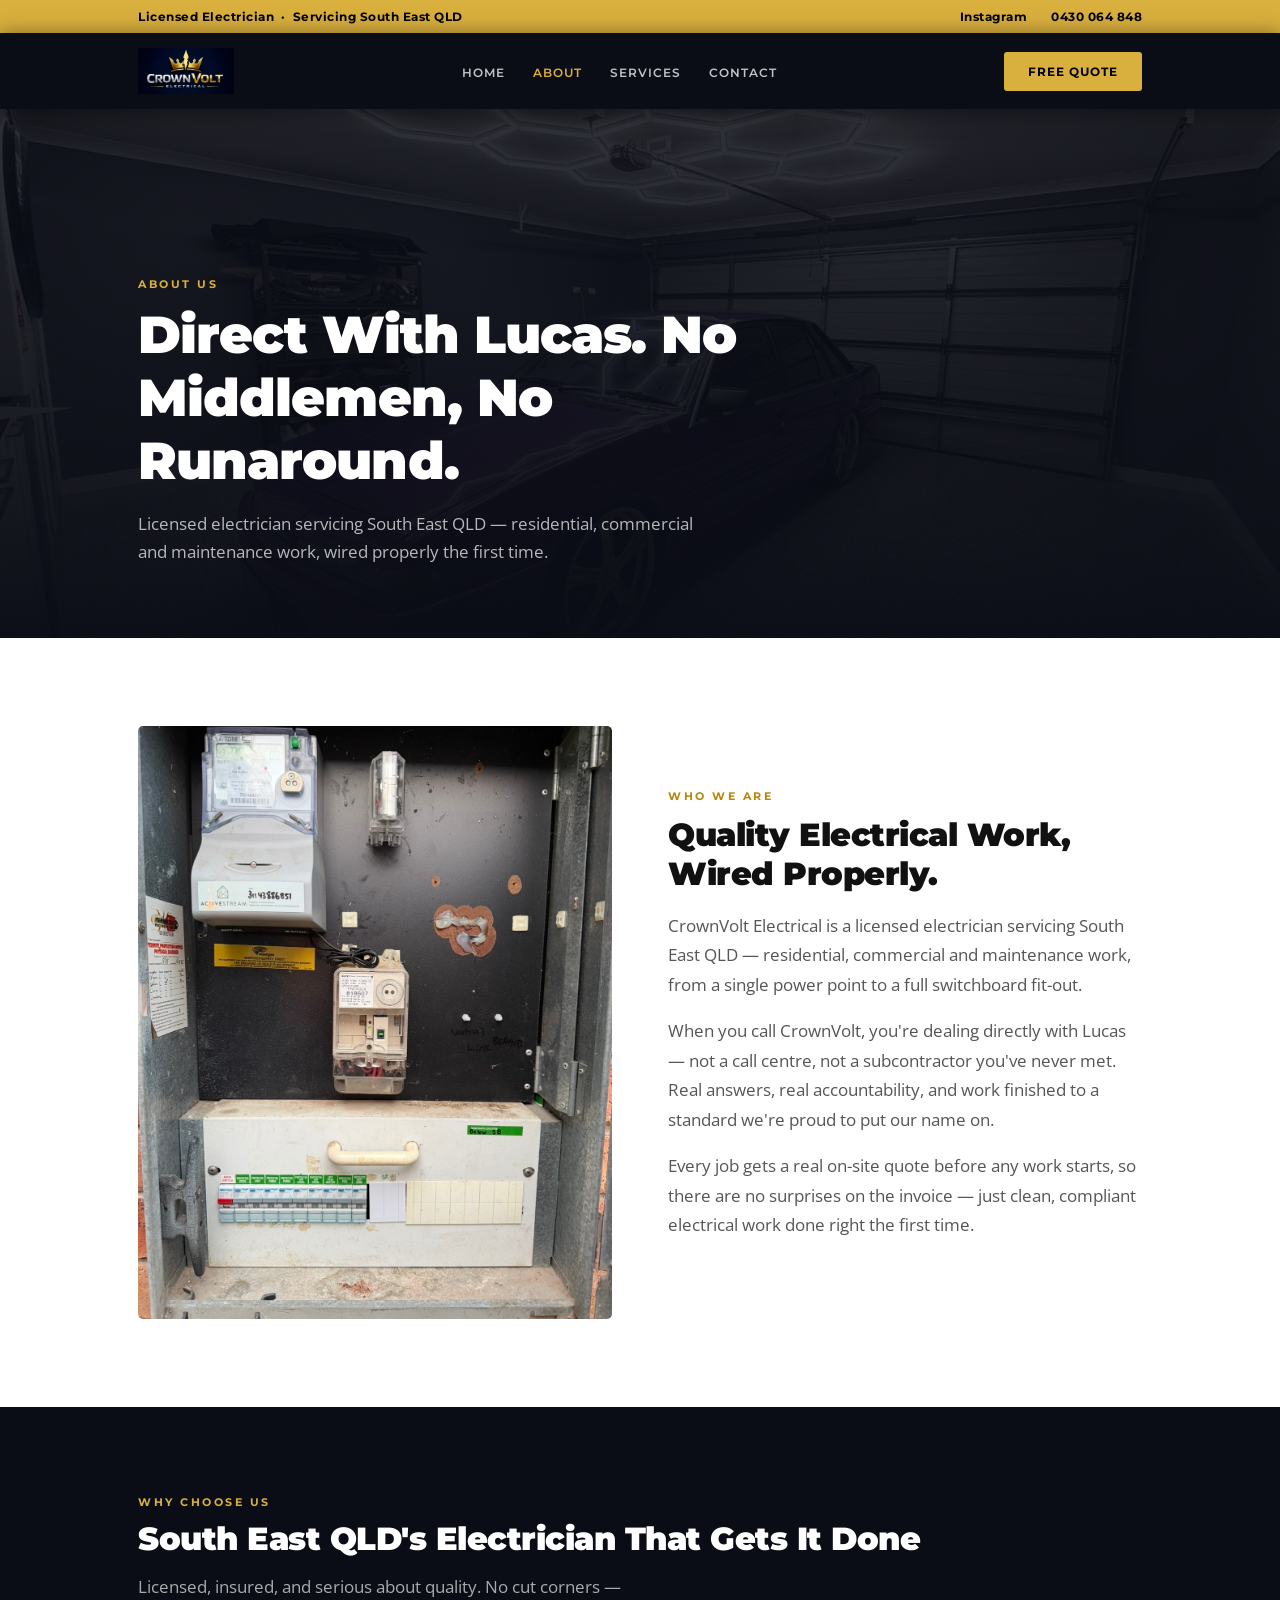
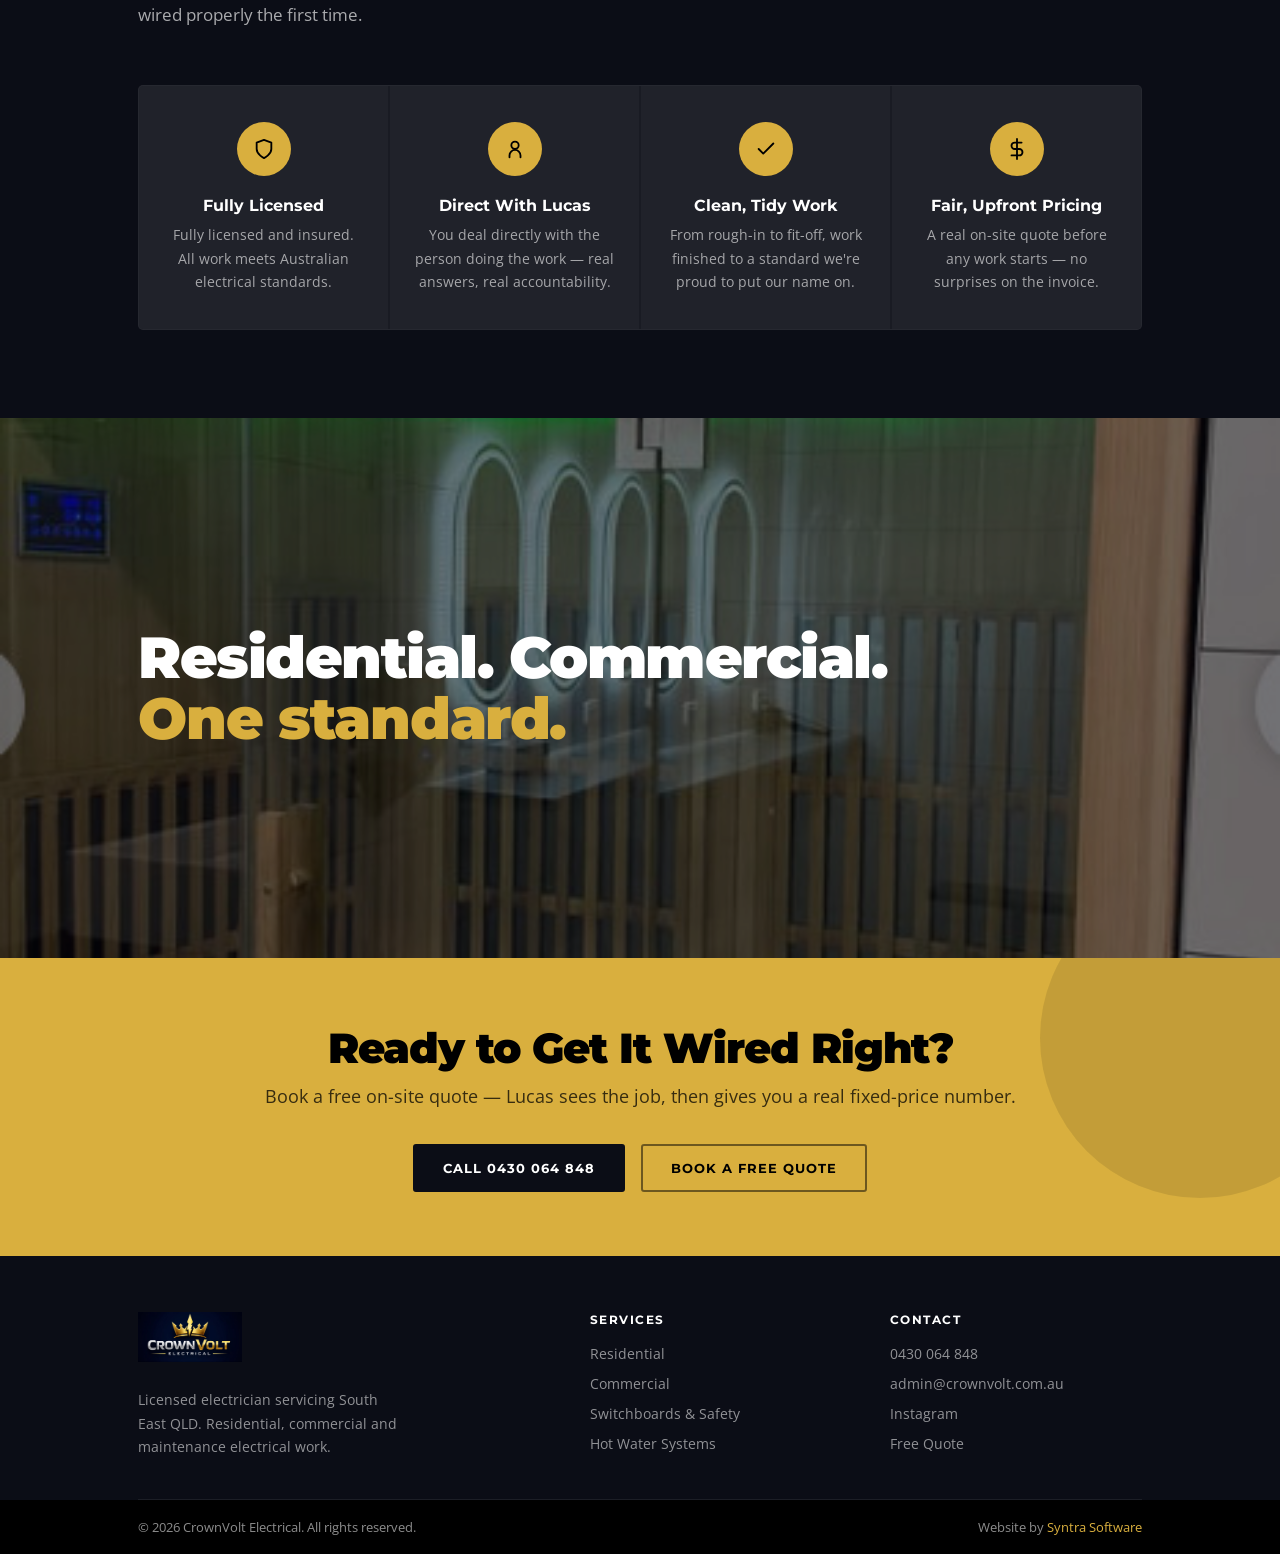
==== about.html @ 305467bc "Rebuild as a real 4-page site with fresh photos Was a single-page demo. Rebuilt to match the standar" ====
<!DOCTYPE html>
<html lang="en">
<head>
  <meta charset="UTF-8" />
  <link rel="icon" type="image/png" href="favicon.png" />
  <meta name="viewport" content="width=device-width, initial-scale=1.0" />
  <title>About | CrownVolt Electrical</title>
  <meta name="description" content="CrownVolt Electrical — a licensed electrician servicing South East QLD. Direct with Lucas, fully licensed and insured, quality work you can rely on." />
  <link rel="preconnect" href="https://fonts.googleapis.com" />
  <link rel="preconnect" href="https://fonts.gstatic.com" crossorigin />
  <link href="https://fonts.googleapis.com/css2?family=Montserrat:wght@400;500;600;700;800;900&family=Open+Sans:wght@400;500;600;700&display=swap" rel="stylesheet" />
  <link rel="stylesheet" href="css/styles.css" />
</head>
<body>

  <div class="topbar">
    <div class="inner topbar-inner">
      <span class="topbar-left">Licensed Electrician &nbsp;·&nbsp; Servicing South East QLD</span>
      <div class="topbar-right">
        <a href="https://www.instagram.com/crownvolt.electrical/" target="_blank" rel="noopener">Instagram</a>
        <a href="tel:0430064848"><strong>0430 064 848</strong></a>
      </div>
    </div>
  </div>

  <header class="nav">
    <div class="inner nav-inner">
      <a href="index.html" class="nav-logo">
        <img src="logo.png" alt="CrownVolt Electrical" style="height:46px;width:auto;" />
      </a>
      <ul class="nav-links">
        <li><a href="index.html">Home</a></li>
        <li><a href="about.html" class="is-active">About</a></li>
        <li><a href="services.html">Services</a></li>
        <li><a href="contact.html">Contact</a></li>
      </ul>
      <a href="tel:0430064848" class="btn btn-primary nav-cta-btn">Free Quote</a>
      <button class="nav-hamburger" id="hamburger" aria-label="Menu">
        <span></span><span></span><span></span>
      </button>
    </div>
    <nav class="nav-mobile" id="mobileMenu">
      <a href="index.html">Home</a>
      <a href="about.html">About</a>
      <a href="services.html">Services</a>
      <a href="contact.html">Contact</a>
      <a href="tel:0430064848" class="btn btn-primary">0430 064 848</a>
    </nav>
  </header>

  <!-- PAGE HERO -->
  <section class="page-hero">
    <div class="page-hero-photo" style="background-image:url('images/garage-hexagon-led-lighting.jpg');"></div>
    <div class="page-hero-overlay"></div>
    <div class="inner page-hero-content">
      <span class="section-label fade-up">About Us</span>
      <h1 class="fade-up d1">Direct With Lucas. No Middlemen, No Runaround.</h1>
      <p class="fade-up d2">Licensed electrician servicing South East QLD — residential, commercial and maintenance work, wired properly the first time.</p>
    </div>
  </section>

  <!-- ABOUT STORY -->
  <section class="about-story">
    <div class="inner about-story-grid">
      <div class="about-story-photo fade-up">
        <img src="images/switchboard-upgrade.jpg" alt="Switchboard upgrade — clean, compliant electrical work" loading="lazy" />
      </div>
      <div class="about-story-text fade-up d1">
        <span class="section-label">Who We Are</span>
        <h2>Quality Electrical Work, Wired Properly.</h2>
        <p>CrownVolt Electrical is a licensed electrician servicing South East QLD — residential, commercial and maintenance work, from a single power point to a full switchboard fit-out.</p>
        <p>When you call CrownVolt, you're dealing directly with Lucas — not a call centre, not a subcontractor you've never met. Real answers, real accountability, and work finished to a standard we're proud to put our name on.</p>
        <p>Every job gets a real on-site quote before any work starts, so there are no surprises on the invoice — just clean, compliant electrical work done right the first time.</p>
      </div>
    </div>
  </section>

  <!-- WHY US -->
  <section class="why-us" id="why-us">
    <div class="inner">
      <span class="section-label fade-up">Why Choose Us</span>
      <h2 class="section-title fade-up d1">South East QLD's Electrician That Gets It Done</h2>
      <p class="section-sub fade-up d2">Licensed, insured, and serious about quality. No cut corners — wired properly the first time.</p>
      <div class="why-grid">
        <div class="why-item fade-up d1">
          <div class="why-icon">
            <svg viewBox="0 0 24 24" fill="none" stroke="currentColor" stroke-width="2" stroke-linecap="round" stroke-linejoin="round" width="22" height="22"><path d="M12 22s8-4 8-10V5l-8-3-8 3v7c0 6 8 10 8 10z"/></svg>
          </div>
          <h4>Fully Licensed</h4>
          <p>Fully licensed and insured. All work meets Australian electrical standards.</p>
        </div>
        <div class="why-item fade-up d2">
          <div class="why-icon">
            <svg viewBox="0 0 24 24" fill="none" stroke="currentColor" stroke-width="2" stroke-linecap="round" stroke-linejoin="round" width="22" height="22"><circle cx="12" cy="8" r="4"/><path d="M6 21v-2a6 6 0 0 1 12 0v2"/></svg>
          </div>
          <h4>Direct With Lucas</h4>
          <p>You deal directly with the person doing the work — real answers, real accountability.</p>
        </div>
        <div class="why-item fade-up d3">
          <div class="why-icon">
            <svg viewBox="0 0 24 24" fill="none" stroke="currentColor" stroke-width="2" stroke-linecap="round" stroke-linejoin="round" width="22" height="22"><polyline points="20 6 9 17 4 12"/></svg>
          </div>
          <h4>Clean, Tidy Work</h4>
          <p>From rough-in to fit-off, work finished to a standard we're proud to put our name on.</p>
        </div>
        <div class="why-item fade-up d4">
          <div class="why-icon">
            <svg viewBox="0 0 24 24" fill="none" stroke="currentColor" stroke-width="2" stroke-linecap="round" stroke-linejoin="round" width="22" height="22"><line x1="12" y1="1" x2="12" y2="23"/><path d="M17 5H9.5a3.5 3.5 0 0 0 0 7h5a3.5 3.5 0 0 1 0 7H6"/></svg>
          </div>
          <h4>Fair, Upfront Pricing</h4>
          <p>A real on-site quote before any work starts — no surprises on the invoice.</p>
        </div>
      </div>
    </div>
  </section>

  <!-- STATEMENT PHOTO -->
  <section class="statement-photo">
    <div class="statement-bg" style="background-image:url('images/commercial-sauna-led-lighting.jpg');"></div>
    <div class="statement-overlay"></div>
    <div class="inner statement-content">
      <p class="statement-text">Residential. Commercial.<br><em>One standard.</em></p>
    </div>
  </section>

  <!-- CTA BANNER -->
  <section class="cta-banner">
    <div class="inner cta-inner">
      <h2>Ready to Get It Wired Right?</h2>
      <p>Book a free on-site quote — Lucas sees the job, then gives you a real fixed-price number.</p>
      <div class="cta-buttons">
        <a href="tel:0430064848" class="btn btn-dark">Call 0430 064 848</a>
        <a href="contact.html" class="btn btn-outline">Book a Free Quote</a>
      </div>
    </div>
  </section>

  <footer class="footer">
    <div class="inner">
      <div class="footer-grid">
        <div class="footer-brand">
          <div class="footer-logo">
            <img src="logo.png" alt="CrownVolt Electrical" style="height:50px;width:auto;margin-bottom:12px;" />
          </div>
          <p>Licensed electrician servicing South East QLD. Residential, commercial and maintenance electrical work.</p>
        </div>
        <div class="footer-col">
          <h4>Services</h4>
          <ul>
            <li><a href="services.html">Residential</a></li>
            <li><a href="services.html">Commercial</a></li>
            <li><a href="services.html">Switchboards &amp; Safety</a></li>
            <li><a href="services.html">Hot Water Systems</a></li>
          </ul>
        </div>
        <div class="footer-col">
          <h4>Contact</h4>
          <ul>
            <li><a href="tel:0430064848">0430 064 848</a></li>
            <li><a href="mailto:admin@crownvolt.com.au">admin@crownvolt.com.au</a></li>
            <li><a href="https://www.instagram.com/crownvolt.electrical/" target="_blank" rel="noopener">Instagram</a></li>
            <li><a href="contact.html">Free Quote</a></li>
          </ul>
        </div>
      </div>
    </div>
    <div class="footer-bottom">
      <div class="inner footer-bottom-inner">
        <span>&copy; 2026 CrownVolt Electrical. All rights reserved.</span>
        <span>Website by <a href="https://syntrasoftware.com" style="color:var(--c-secondary);">Syntra Software</a></span>
      </div>
    </div>
  </footer>

  <script src="js/main.js"></script>
</body>
</html>
---- css/styles.css ----
/* CrownVolt Electrical — shared stylesheet, multi-page rebuild 2026-08-24.
   Design system carried over from the original single-page demo (2026-08-08) —
   navy #0B0D16 + gold #D9AF3E, matched to CrownVolt's real logo. */

:root {
  --c-primary:          #0B0D16;
  --c-primary-dark:     #000000;
  --c-secondary:        #D9AF3E;
  --c-secondary-dark:   #B8860B;
  --c-accent:           #D9AF3E;

  --c-ink:              #111111;
  --c-body:             #555555;
  --c-muted:            #888888;
  --c-star:             #FFD000;
  --c-canvas:           #ffffff;
  --c-surface-soft:     #F5F5F5;
  --c-dark:             #111111;
  --c-dark-deep:        #000000;
  --c-hairline:         #e8e8e8;
  --c-hairline-strong:  #d0d0d0;
  --ff-display: 'Montserrat', Helvetica, Arial, sans-serif;
  --ff-body:    'Open Sans', Arial, sans-serif;
  --fs-hero:      clamp(38px, 6vw, 70px);
  --fs-h1:        clamp(32px, 4.5vw, 52px);
  --fs-h2:        clamp(24px, 3vw, 32px);
  --fs-h4:        18px;
  --fs-h5:        16px;
  --fs-body:      15px;
  --fs-body-lg:   17px;
  --space-xl:      64px;
  --space-section: 88px;
  --maxw:      1100px;
  --page-pad:  clamp(20px, 5vw, 48px);
  --nav-h:     76px;
  --r-btn:  3px;
  --r-card: 5px;
  --r-full: 9999px;
  --shadow-card: 0 2px 14px rgba(0,0,0,0.10);
  --ease-out: cubic-bezier(0.2, 0.7, 0.3, 1);
  --dur-fast: 150ms;
  --dur-base: 260ms;
}

*, *::before, *::after { box-sizing: border-box; margin: 0; padding: 0; }
html { scroll-behavior: smooth; }
body { font-family: var(--ff-body); font-size: var(--fs-body); color: var(--c-body); background: var(--c-canvas); }
img { display: block; max-width: 100%; }
a { color: inherit; text-decoration: none; }
.inner { max-width: var(--maxw); margin: 0 auto; padding: 0 var(--page-pad); }

/* ── BUTTONS ── */
.btn {
  display: inline-flex; align-items: center; gap: 8px;
  font-family: var(--ff-display); font-weight: 700; font-size: 13px;
  letter-spacing: 1px; text-transform: uppercase;
  padding: 14px 28px; border-radius: var(--r-btn);
  border: 2px solid transparent; cursor: pointer;
  transition: background var(--dur-base) var(--ease-out), transform var(--dur-fast) var(--ease-out);
}
.btn-primary { background: var(--c-secondary); color: #000; border-color: var(--c-secondary); }
.btn-primary:hover { background: var(--c-secondary-dark); border-color: var(--c-secondary-dark); transform: translateY(-1px); }
.btn-outline { background: transparent; color: #fff; border-color: rgba(255,255,255,0.65); }
.btn-outline:hover { background: rgba(255,255,255,0.10); border-color: #fff; }
.btn-dark { background: var(--c-primary); color: #fff; border-color: var(--c-primary); }
.btn-dark:hover { background: #1c2033; transform: translateY(-1px); }

/* ── TOP BAR ── */
.topbar {
  background: var(--c-secondary); color: #000;
  font-size: 12px; font-family: var(--ff-display); font-weight: 700;
  letter-spacing: 0.5px; padding: 9px 0;
}
.topbar-inner { display: flex; justify-content: space-between; align-items: center; gap: 16px; flex-wrap: wrap; }
.topbar a { color: inherit; transition: opacity var(--dur-fast); }
.topbar a:hover { opacity: 0.7; }
.topbar-right { display: flex; gap: 24px; }
@media (max-width: 768px) { .topbar-left { display: none; } }

/* ── NAV ── */
.nav {
  position: sticky; top: 0; z-index: 100;
  background: var(--c-primary); height: var(--nav-h);
  box-shadow: 0 2px 20px rgba(0,0,0,0.50);
}
.nav-inner { height: 100%; display: flex; align-items: center; justify-content: space-between; gap: 32px; }
.nav-logo { display: flex; align-items: center; }
.nav-links { display: flex; gap: 28px; list-style: none; }
.nav-links a {
  font-family: var(--ff-display); font-weight: 600; font-size: 12px;
  letter-spacing: 1px; text-transform: uppercase; color: rgba(255,255,255,0.75);
  transition: color var(--dur-fast);
}
.nav-links a:hover, .nav-links a.is-active { color: var(--c-secondary); }
.nav-cta-btn { padding: 10px 22px; font-size: 12px; }
.nav-hamburger { display: none; flex-direction: column; gap: 5px; cursor: pointer; padding: 4px; }
.nav-hamburger span { display: block; width: 24px; height: 2px; background: #fff; border-radius: 2px; transition: all var(--dur-base); }
.nav-mobile { display: none; }
@media (max-width: 768px) {
  .nav-links, .nav-cta-btn { display: none; }
  .nav-hamburger { display: flex; }
  .nav-mobile {
    position: fixed; inset: 0; top: var(--nav-h);
    background: #000; padding: 32px var(--page-pad);
    flex-direction: column; gap: 8px; z-index: 99;
  }
  .nav-mobile.is-open { display: flex; }
  .nav-mobile a {
    font-family: var(--ff-display); font-weight: 700; font-size: 18px;
    color: #fff; padding: 14px 0; border-bottom: 1px solid rgba(255,255,255,0.08);
  }
  .nav-mobile .btn { margin-top: 16px; justify-content: center; }
}

/* ── HERO (home page — full height, lead form) ── */
.hero {
  position: relative; min-height: 94vh;
  display: flex; align-items: center;
  background: var(--c-primary); overflow: hidden;
}
.hero-photo {
  position: absolute; inset: 0;
  background: url('../images/garage-hexagon-led-lighting.jpg') center 40%/cover no-repeat;
}
.hero-overlay {
  position: absolute; inset: 0;
  background: linear-gradient(115deg, rgba(6,7,14,0.94) 0%, rgba(6,7,14,0.76) 55%, rgba(6,7,14,0.34) 100%);
}
.hero-grid {
  position: relative; z-index: 1; padding: var(--space-xl) 0;
  display: grid; grid-template-columns: 1.15fr 0.85fr; gap: 56px; align-items: center;
}
.hero-inner { max-width: 680px; }
@media (max-width: 900px) { .hero-grid { grid-template-columns: 1fr; padding: 44px 0; } }

.hero-lead-card { background: #fff; border-radius: var(--r-card); padding: 30px; box-shadow: 0 24px 50px -16px rgba(0,0,0,0.55); animation: fadeUp 0.7s var(--ease-out) 0.3s both; }
.hero-lead-card h3 { font-family: var(--ff-display); font-weight: 800; font-size: 19px; color: var(--c-ink); margin-bottom: 4px; }
.hero-lead-card .sub { font-size: 13px; color: var(--c-muted); margin-bottom: 20px; }
.hero-form-group { margin-bottom: 12px; }
.hero-form-group input, .hero-form-group textarea {
  width: 100%; font-family: var(--ff-body); font-size: 16px; color: var(--c-ink);
  background: #fff; border: 1px solid var(--c-hairline-strong); border-radius: var(--r-btn);
  padding: 12px 14px; outline: none; transition: border-color 0.15s;
}
.hero-form-group input:focus, .hero-form-group textarea:focus { border-color: var(--c-secondary-dark); }
.hero-form-group textarea { resize: none; height: 64px; }
.hero-lead-card .btn { width: 100%; justify-content: center; margin-top: 4px; }
.hero-lead-note { text-align: center; font-size: 11px; color: var(--c-muted); margin-top: 10px; }
#heroFormSuccess { display: none; text-align: center; padding: 10px 0; }
#heroFormSuccess svg { color: var(--c-secondary-dark); margin: 0 auto 8px; }
#heroFormSuccess p { font-size: 13.5px; color: var(--c-body); }
.hero-badge {
  display: inline-flex; align-items: center; gap: 10px;
  color: var(--c-secondary); font-family: var(--ff-display); font-weight: 700;
  font-size: 11px; letter-spacing: 2.5px; text-transform: uppercase;
  margin-bottom: 28px;
  animation: fadeUp 0.6s var(--ease-out) 0.1s both;
}
.hero-headline {
  font-family: var(--ff-display); font-weight: 900;
  font-size: var(--fs-hero); line-height: 1.0;
  color: #fff; letter-spacing: -2px;
  animation: fadeUp 0.7s var(--ease-out) 0.2s both;
}
.hero-headline em { font-style: normal; color: var(--c-secondary); }
.hero-sub {
  font-size: 17px; line-height: 1.7; color: rgba(255,255,255,0.75);
  margin-top: 24px; animation: fadeUp 0.7s var(--ease-out) 0.32s both;
  max-width: 520px;
}
.hero-services {
  display: flex; flex-wrap: wrap; gap: 8px; margin-top: 24px;
  animation: fadeUp 0.7s var(--ease-out) 0.38s both;
}
.hero-service-tag {
  font-family: var(--ff-display); font-weight: 600; font-size: 11px;
  letter-spacing: 1px; text-transform: uppercase;
  color: rgba(255,255,255,0.60); border: 1px solid rgba(255,255,255,0.18);
  padding: 5px 12px; border-radius: var(--r-full);
}
.hero-cta-block {
  display: flex; flex-wrap: wrap; gap: 14px; margin-top: 36px;
  animation: fadeUp 0.7s var(--ease-out) 0.44s both;
}
.hero-qbcc {
  display: flex; align-items: center; gap: 10px; margin-top: 28px;
  color: rgba(255,255,255,0.50); font-size: 13px; font-family: var(--ff-display); font-weight: 600;
  animation: fadeUp 0.7s var(--ease-out) 0.52s both;
}
.hero-qbcc svg { color: var(--c-secondary); min-width: 18px; }

/* ── PAGE HERO (about/services/contact — shorter banner, no lead form) ── */
.page-hero {
  position: relative; padding: 168px 0 72px;
  background: var(--c-primary); overflow: hidden;
}
.page-hero-photo { position: absolute; inset: 0; background-size: cover; background-position: center; opacity: 0.34; }
.page-hero-overlay { position: absolute; inset: 0; background: linear-gradient(180deg, rgba(11,13,22,0.55) 0%, rgba(11,13,22,0.97) 100%); }
.page-hero-content { position: relative; z-index: 1; }
.page-hero .section-label { color: var(--c-secondary); }
.page-hero h1 { font-family: var(--ff-display); font-weight: 900; font-size: var(--fs-h1); color: #fff; letter-spacing: -1px; max-width: 640px; margin-top: 10px; }
.page-hero p { font-size: var(--fs-body-lg); color: rgba(255,255,255,0.70); max-width: 560px; margin-top: 18px; line-height: 1.65; }

/* ── STATS BAR ── */
.stats { background: #000; border-bottom: 3px solid var(--c-secondary); }
.stats-grid { display: grid; grid-template-columns: repeat(2, 1fr); border-left: 1px solid rgba(255,255,255,0.08); }
.stat { padding: 28px 24px; text-align: center; border-right: 1px solid rgba(255,255,255,0.08); }
.stat-num { font-family: var(--ff-display); font-weight: 900; font-size: 36px; color: #fff; line-height: 1; display: block; }
.stat-suffix { color: var(--c-secondary); }
.stat-label { font-family: var(--ff-display); font-weight: 600; font-size: 11px; letter-spacing: 1px; text-transform: uppercase; color: rgba(255,255,255,0.45); margin-top: 6px; display: block; }

/* ── SECTION HEADERS ── */
.section-label {
  font-family: var(--ff-display); font-weight: 700; font-size: 11px;
  letter-spacing: 2.5px; text-transform: uppercase; color: var(--c-secondary-dark);
  margin-bottom: 12px; display: block;
}
.section-title {
  font-family: var(--ff-display); font-weight: 900; font-size: var(--fs-h2);
  color: var(--c-ink); line-height: 1.15; max-width: 560px; margin-bottom: 16px;
  letter-spacing: -0.5px;
}
.section-sub { font-size: var(--fs-body-lg); color: var(--c-body); max-width: 520px; line-height: 1.65; margin-bottom: 48px; }

/* ── SERVICES (teaser grid, home page) ── */
.services { padding: var(--space-section) 0; background: var(--c-canvas); }
.services-grid { display: grid; grid-template-columns: repeat(4, 1fr); gap: 20px; }
.service-icon-card { background: var(--c-surface-soft); border-radius: var(--r-card); padding: 32px 26px; border-top: 3px solid var(--c-secondary); }
.service-icon-card .icon { width: 50px; height: 50px; border-radius: var(--r-full); background: var(--c-primary); color: var(--c-secondary); display: flex; align-items: center; justify-content: center; margin-bottom: 18px; }
.service-icon-card h3 { font-family: var(--ff-display); font-weight: 800; font-size: var(--fs-h5); color: var(--c-ink); margin-bottom: 8px; }
.service-icon-card p { font-size: 14px; line-height: 1.65; color: var(--c-body); }
@media (max-width: 768px) { .services-grid { grid-template-columns: 1fr; } }
@media (min-width: 481px) and (max-width: 768px) { .services-grid { grid-template-columns: repeat(2, 1fr); } }

/* ── SERVICE DETAIL (services.html — photo + text rows) ── */
.service-detail { padding: var(--space-section) 0; background: var(--c-canvas); }
.service-detail:nth-child(even) { background: var(--c-surface-soft); }
.service-row { display: grid; grid-template-columns: 1fr 1fr; gap: 56px; align-items: center; }
.service-row.is-reversed .service-row-photo { order: 2; }
.service-row-photo { border-radius: var(--r-card); overflow: hidden; aspect-ratio: 4/3; }
.service-row-photo img { width: 100%; height: 100%; object-fit: cover; }
.service-row-text .icon { width: 50px; height: 50px; border-radius: var(--r-full); background: var(--c-primary); color: var(--c-secondary); display: flex; align-items: center; justify-content: center; margin-bottom: 20px; }
.service-row-text h2 { font-family: var(--ff-display); font-weight: 900; font-size: var(--fs-h2); color: var(--c-ink); letter-spacing: -0.5px; margin-bottom: 14px; }
.service-row-text p { font-size: var(--fs-body-lg); line-height: 1.7; color: var(--c-body); margin-bottom: 18px; }
.service-row-text ul { list-style: none; display: flex; flex-direction: column; gap: 10px; }
.service-row-text ul li { display: flex; align-items: center; gap: 10px; font-size: 14.5px; color: var(--c-ink); font-weight: 600; }
.service-row-text ul li svg { color: var(--c-secondary-dark); min-width: 18px; }
@media (max-width: 860px) {
  .service-row { grid-template-columns: 1fr; gap: 28px; }
  .service-row.is-reversed .service-row-photo { order: 0; }
}

/* ── STATEMENT ── */
.statement-photo { position: relative; height: 60vh; min-height: 380px; overflow: hidden; }
.statement-bg { position: absolute; inset: 0; background-size: cover; background-position: center; }
.statement-overlay { position: absolute; inset: 0; background: rgba(6,7,14,0.55); }
.statement-content { position: relative; z-index: 2; height: 100%; display: flex; align-items: center; }
.statement-text {
  font-family: var(--ff-display); font-size: clamp(30px, 4.5vw, 58px);
  font-weight: 900; color: #fff; line-height: 1.05; letter-spacing: -1.5px;
}
.statement-text em { font-style: normal; color: var(--c-secondary); }

/* ── GALLERY ── */
.gallery { padding: var(--space-section) 0; background: var(--c-surface-soft); }
.gallery-intro { display: flex; justify-content: space-between; align-items: flex-end; margin-bottom: 36px; flex-wrap: wrap; gap: 20px; }
.gallery-grid { display: grid; gap: 8px; grid-template-columns: repeat(3, 1fr); }
.gallery-item { overflow: hidden; border-radius: var(--r-card); position: relative; aspect-ratio: 4/3; background: #ccc; }
.gallery-item img { width: 100%; height: 100%; object-fit: cover; transition: transform 0.5s var(--ease-out); }
.gallery-item:hover img { transform: scale(1.06); }
.gallery-item-cap {
  position: absolute; inset: auto 0 0 0; padding: 10px 12px;
  background: linear-gradient(0deg, rgba(0,0,0,0.65), rgba(0,0,0,0));
  color: #fff; font-family: var(--ff-display); font-weight: 700; font-size: 11.5px;
  letter-spacing: 0.4px; opacity: 0; transition: opacity var(--dur-base);
}
.gallery-item:hover .gallery-item-cap { opacity: 1; }
@media (max-width: 600px) { .gallery-grid { grid-template-columns: repeat(2, 1fr); } }

/* ── WHY US ── */
.why-us { padding: var(--space-section) 0; background: var(--c-primary); }
.why-us .section-label { color: var(--c-secondary); }
.why-us .section-title { color: #fff; max-width: none; }
.why-us .section-sub { color: rgba(255,255,255,0.65); margin-bottom: 56px; }
.why-grid {
  display: grid; grid-template-columns: repeat(4, 1fr); gap: 2px;
  background: rgba(255,255,255,0.06); border: 1px solid rgba(255,255,255,0.06);
  border-radius: var(--r-card); overflow: hidden;
}
.why-item { background: rgba(255,255,255,0.03); padding: 36px 24px; text-align: center; transition: background var(--dur-base); }
.why-item:hover { background: rgba(255,255,255,0.07); }
.why-icon { width: 54px; height: 54px; border-radius: var(--r-full); background: var(--c-secondary); color: #000; display: flex; align-items: center; justify-content: center; margin: 0 auto 20px; }
.why-item h4 { font-family: var(--ff-display); font-weight: 700; font-size: var(--fs-h5); color: #fff; margin-bottom: 8px; }
.why-item p { font-size: 14px; line-height: 1.65; color: rgba(255,255,255,0.60); }
@media (max-width: 768px) { .why-grid { grid-template-columns: repeat(2, 1fr); } }
@media (max-width: 480px) { .why-grid { grid-template-columns: 1fr; } }

/* ── ABOUT STORY (about.html) ── */
.about-story { padding: var(--space-section) 0; background: var(--c-canvas); }
.about-story-grid { display: grid; grid-template-columns: 1fr 1fr; gap: 56px; align-items: center; }
.about-story-photo { border-radius: var(--r-card); overflow: hidden; aspect-ratio: 4/5; }
.about-story-photo img { width: 100%; height: 100%; object-fit: cover; }
.about-story-text h2 { font-family: var(--ff-display); font-weight: 900; font-size: var(--fs-h2); color: var(--c-ink); letter-spacing: -0.5px; margin-bottom: 18px; }
.about-story-text p { font-size: var(--fs-body-lg); line-height: 1.75; color: var(--c-body); margin-bottom: 16px; }
@media (max-width: 860px) { .about-story-grid { grid-template-columns: 1fr; gap: 28px; } }

/* ── REVIEWS (honest placeholder — no real Google reviews exist yet) ── */
.testimonials { padding: var(--space-section) 0; background: var(--c-canvas); }
.reviews-placeholder {
  max-width: 640px; margin: 0 auto; text-align: center;
  background: var(--c-surface-soft); border: 1px dashed var(--c-hairline-strong);
  border-radius: var(--r-card); padding: 48px 36px;
}
.reviews-placeholder .icon { width: 54px; height: 54px; border-radius: var(--r-full); background: var(--c-primary); color: var(--c-secondary); display: flex; align-items: center; justify-content: center; margin: 0 auto 20px; }
.reviews-placeholder h3 { font-family: var(--ff-display); font-weight: 800; font-size: 20px; color: var(--c-ink); margin-bottom: 10px; }
.reviews-placeholder p { font-size: 15px; line-height: 1.65; color: var(--c-body); max-width: 440px; margin: 0 auto; }

/* ── CTA BANNER ── */
.cta-banner { padding: var(--space-xl) 0; background: var(--c-secondary); position: relative; overflow: hidden; }
.cta-banner::before { content: ''; position: absolute; right: -80px; top: -80px; width: 320px; height: 320px; border-radius: var(--r-full); background: rgba(0,0,0,0.10); }
.cta-inner { text-align: center; position: relative; z-index: 1; }
.cta-inner h2 { font-family: var(--ff-display); font-weight: 900; font-size: clamp(26px, 4vw, 42px); color: #000; letter-spacing: -1px; margin-bottom: 10px; }
.cta-inner p { font-size: 18px; color: rgba(0,0,0,0.75); margin-bottom: 36px; }
.cta-buttons { display: flex; justify-content: center; gap: 16px; flex-wrap: wrap; }
.cta-banner .btn-outline { color: #000; border-color: rgba(0,0,0,0.5); }
.cta-banner .btn-outline:hover { background: rgba(0,0,0,0.08); border-color: #000; }

/* ── CONTACT ── */
.contact { padding: var(--space-section) 0; background: var(--c-canvas); }
.contact-grid { display: grid; grid-template-columns: 1fr 1.4fr; gap: 64px; align-items: start; }
.contact-info h2 { font-family: var(--ff-display); font-weight: 900; font-size: var(--fs-h2); color: var(--c-ink); margin-bottom: 16px; letter-spacing: -0.5px; }
.contact-info p { font-size: var(--fs-body-lg); line-height: 1.65; color: var(--c-body); margin-bottom: 32px; }
.contact-detail { display: flex; gap: 14px; align-items: flex-start; margin-bottom: 20px; }
.contact-detail-icon { width: 44px; height: 44px; min-width: 44px; border-radius: var(--r-card); background: #F5F5F5; color: var(--c-primary); display: flex; align-items: center; justify-content: center; }
.contact-detail strong { font-family: var(--ff-display); font-weight: 700; font-size: 14px; color: var(--c-ink); display: block; margin-bottom: 2px; }
.contact-detail span { font-size: 14px; color: var(--c-body); }
.contact-form-wrap { background: var(--c-surface-soft); border-radius: 6px; padding: 36px; }
.form-row { display: grid; grid-template-columns: 1fr 1fr; gap: 16px; }
.form-group { display: flex; flex-direction: column; gap: 6px; margin-bottom: 16px; }
.form-group label { font-family: var(--ff-display); font-weight: 600; font-size: 13px; color: var(--c-ink); }
.form-group input, .form-group textarea, .form-group select {
  font-family: var(--ff-body); font-size: 15px; color: var(--c-ink);
  background: var(--c-canvas); border: 1px solid var(--c-hairline-strong);
  border-radius: var(--r-btn); padding: 12px 16px;
  transition: border-color var(--dur-fast), box-shadow var(--dur-fast);
  outline: none; width: 100%;
}
.form-group input:focus, .form-group textarea:focus, .form-group select:focus { border-color: var(--c-secondary); box-shadow: 0 0 0 3px rgba(217,175,62,0.18); }
.form-group textarea { min-height: 120px; resize: vertical; }
.form-success { display: none; padding: 16px; background: #d1fae5; border-radius: var(--r-btn); color: #065f46; font-family: var(--ff-display); font-weight: 600; font-size: 14px; margin-top: 12px; }
@media (max-width: 768px) { .contact-grid { grid-template-columns: 1fr; } .form-row { grid-template-columns: 1fr; } }

/* ── FOOTER ── */
.footer { background: #0B0D16; color: rgba(255,255,255,0.55); padding: 56px 0 0; }
.footer-grid { display: grid; grid-template-columns: 1.6fr 1fr 1fr; gap: 48px; padding-bottom: 40px; border-bottom: 1px solid rgba(255,255,255,0.07); }
.footer-logo { display: flex; margin-bottom: 14px; }
.footer-brand p { font-size: 14px; line-height: 1.7; max-width: 260px; }
.footer-col h4 { font-family: var(--ff-display); font-weight: 700; font-size: 12px; letter-spacing: 1.5px; text-transform: uppercase; color: #fff; margin-bottom: 16px; }
.footer-col ul { list-style: none; display: flex; flex-direction: column; gap: 10px; }
.footer-col ul a { font-size: 14px; color: rgba(255,255,255,0.55); transition: color var(--dur-fast); }
.footer-col ul a:hover { color: var(--c-secondary); }
.footer-bottom { background: #000; padding: 18px 0; font-size: 13px; }
.footer-bottom-inner { display: flex; justify-content: space-between; align-items: center; gap: 12px; flex-wrap: wrap; }
@media (max-width: 768px) { .footer-grid { grid-template-columns: 1fr; } }

/* ── ANIMATIONS ── */
@keyframes fadeUp { from { opacity: 0; transform: translateY(28px); } to { opacity: 1; transform: translateY(0); } }
.fade-up { opacity: 0; transform: translateY(28px); transition: opacity 0.6s var(--ease-out), transform 0.6s var(--ease-out); }
.fade-up.is-visible { opacity: 1; transform: translateY(0); }
.d1 { transition-delay: 0.06s; } .d2 { transition-delay: 0.13s; }
.d3 { transition-delay: 0.20s; } .d4 { transition-delay: 0.27s; }
@media (prefers-reduced-motion: reduce) {
  *, *::before, *::after { animation-duration: 0.01ms !important; transition-duration: 0.01ms !important; }
}
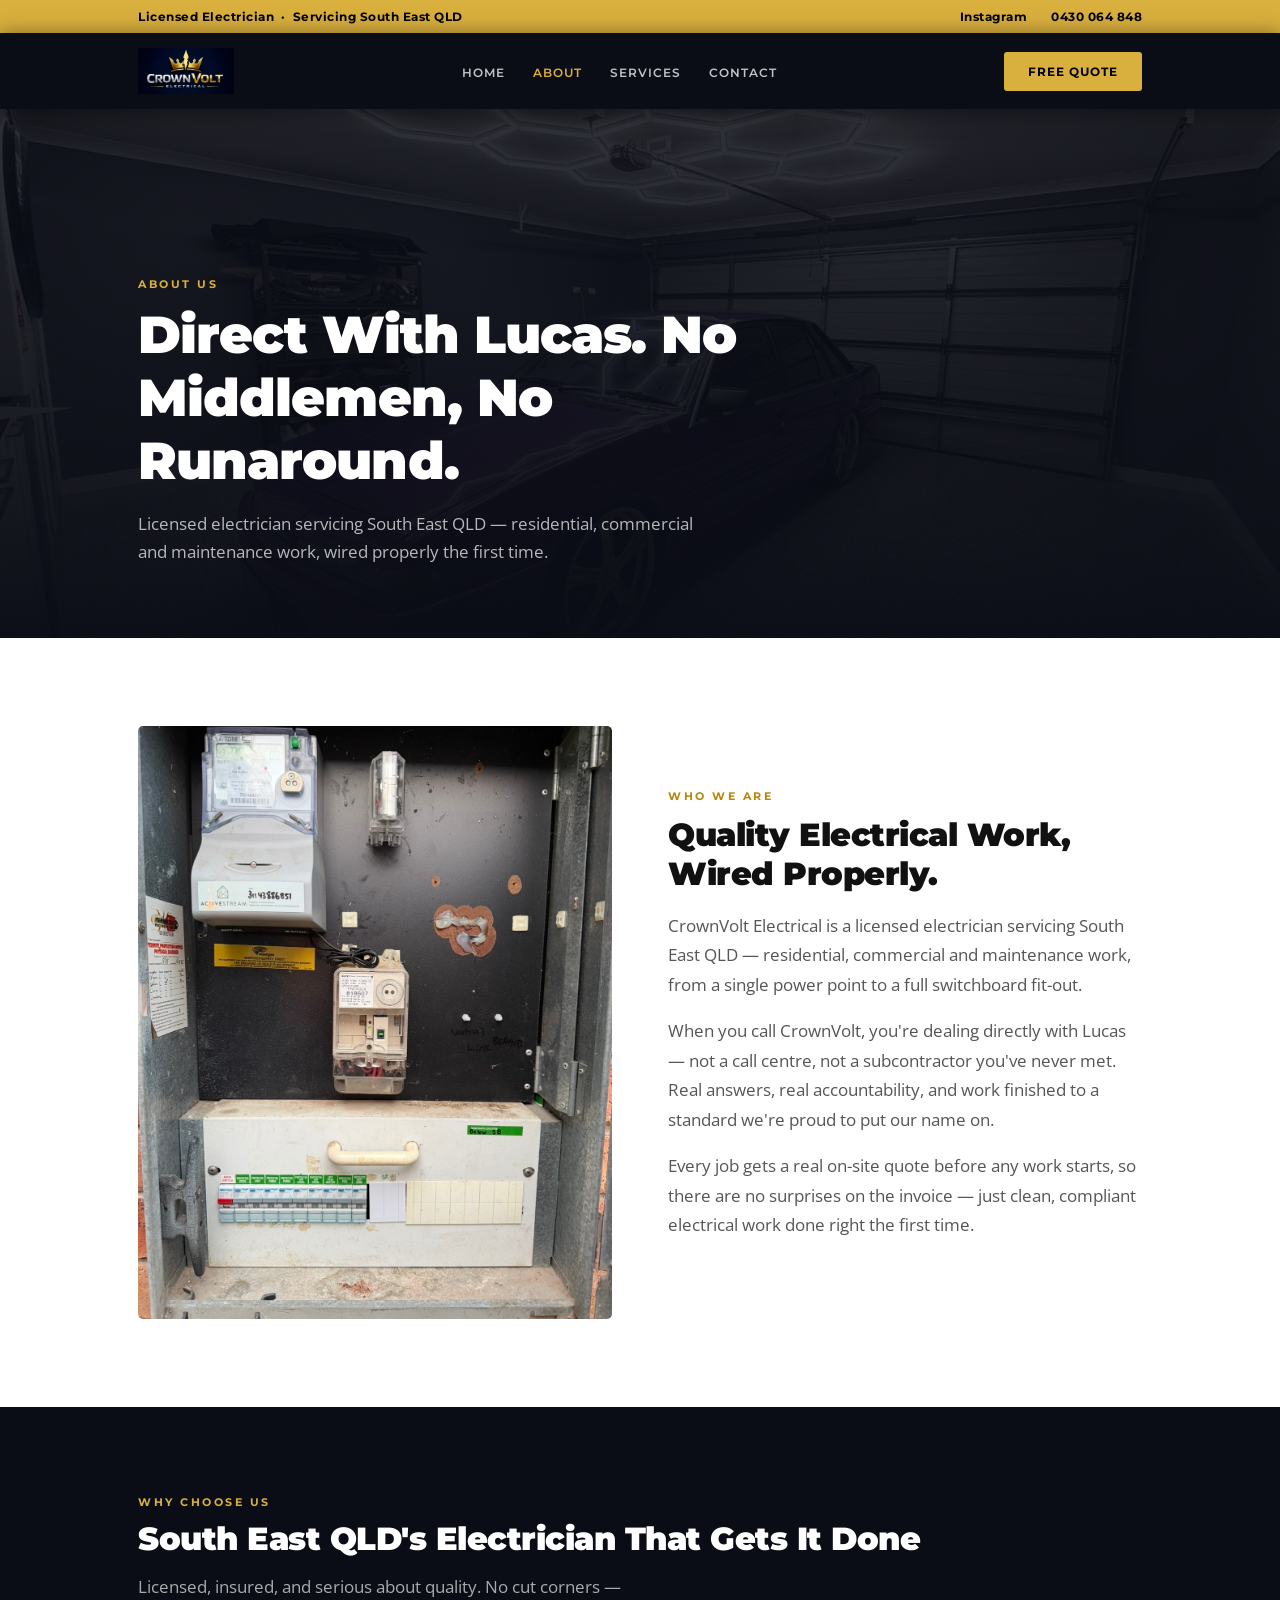
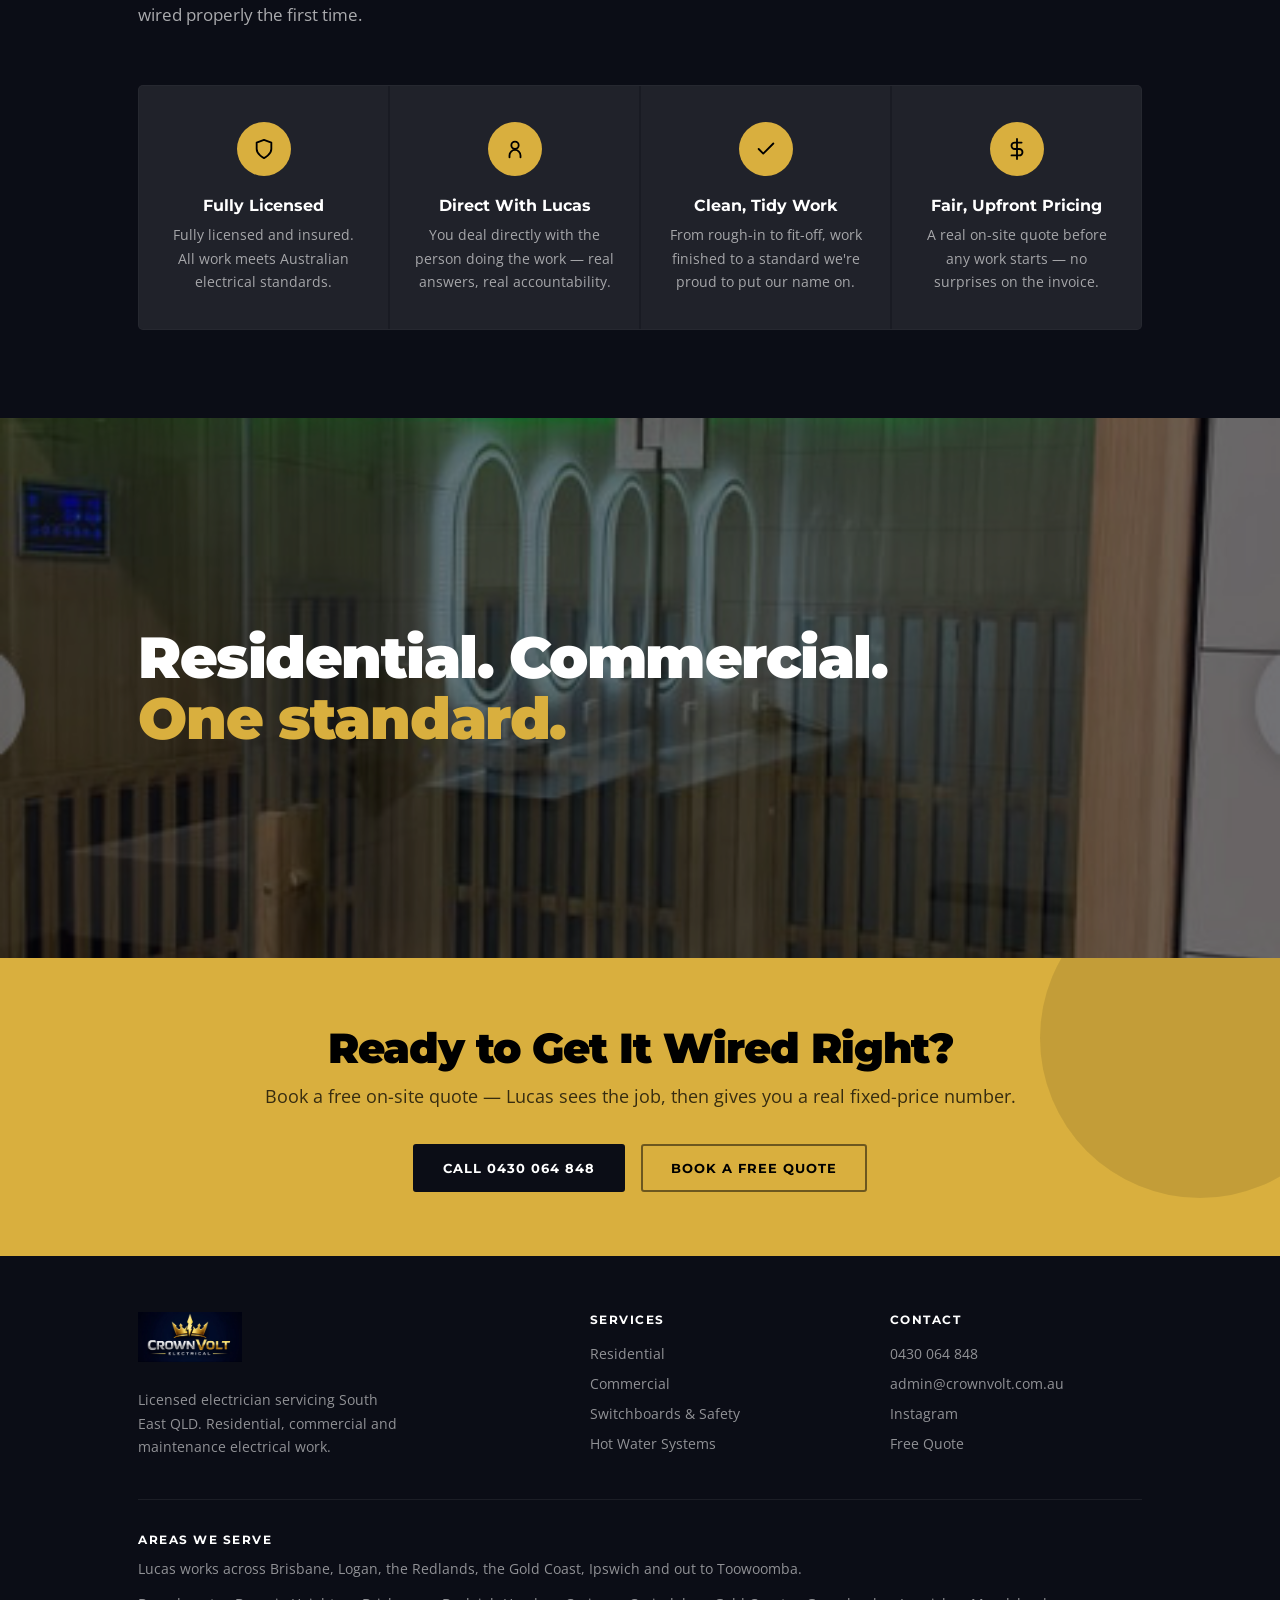
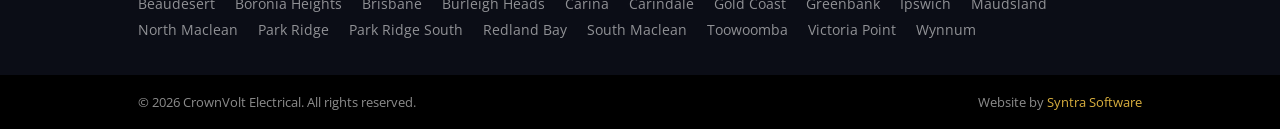
==== commit 940c97d2: "Add 'Areas we serve' footer block and per-suburb areaServed JSON-LD 18 suburbs taken from CrownVolt'" ====
--- a/about.html
+++ b/about.html
@@ -1,6 +1,14 @@
 <!DOCTYPE html>
 <html lang="en">
 <head>
+  <!-- Google tag (gtag.js) -->
+  <script async src="https://www.googletagmanager.com/gtag/js?id=G-M3LS2122NC"></script>
+  <script>
+    window.dataLayer = window.dataLayer || [];
+    function gtag(){dataLayer.push(arguments);}
+    gtag('js', new Date());
+    gtag('config', 'G-M3LS2122NC');
+  </script>
   <meta charset="UTF-8" />
   <link rel="icon" type="image/png" href="favicon.png" />
   <meta name="viewport" content="width=device-width, initial-scale=1.0" />
@@ -10,6 +18,58 @@
   <link rel="preconnect" href="https://fonts.gstatic.com" crossorigin />
   <link href="https://fonts.googleapis.com/css2?family=Montserrat:wght@400;500;600;700;800;900&family=Open+Sans:wght@400;500;600;700&display=swap" rel="stylesheet" />
   <link rel="stylesheet" href="css/styles.css" />
+  <!-- Local SEO: structured data. Every field here is verified CrownVolt info — phone, email,
+       service area, socials and the five real service categories from services.html. No opening
+       hours, street address, licence number or review data is asserted, because none is published
+       anywhere and inventing it would be fabrication. Add them here if/when they're confirmed. -->
+  <script type="application/ld+json">
+  {
+    "@context": "https://schema.org",
+    "@type": "Electrician",
+    "@id": "https://crownvolt.com.au/#business",
+    "name": "CrownVolt Electrical",
+    "url": "https://crownvolt.com.au/",
+    "telephone": "+61430064848",
+    "email": "admin@crownvolt.com.au",
+    "image": "https://crownvolt.com.au/images/garage-hexagon-led-lighting.jpg",
+    "logo": "https://crownvolt.com.au/logo.png",
+    "address": {
+      "@type": "PostalAddress",
+      "addressRegion": "QLD",
+      "addressCountry": "AU"
+    },
+    "areaServed": [
+      { "@type": "Place", "name": "Beaudesert QLD" },
+      { "@type": "Place", "name": "Boronia Heights QLD" },
+      { "@type": "Place", "name": "Brisbane QLD" },
+      { "@type": "Place", "name": "Burleigh Heads QLD" },
+      { "@type": "Place", "name": "Carina QLD" },
+      { "@type": "Place", "name": "Carindale QLD" },
+      { "@type": "Place", "name": "Gold Coast QLD" },
+      { "@type": "Place", "name": "Greenbank QLD" },
+      { "@type": "Place", "name": "Ipswich QLD" },
+      { "@type": "Place", "name": "Maudsland QLD" },
+      { "@type": "Place", "name": "North Maclean QLD" },
+      { "@type": "Place", "name": "Park Ridge QLD" },
+      { "@type": "Place", "name": "Park Ridge South QLD" },
+      { "@type": "Place", "name": "Redland Bay QLD" },
+      { "@type": "Place", "name": "South Maclean QLD" },
+      { "@type": "Place", "name": "Toowoomba QLD" },
+      { "@type": "Place", "name": "Victoria Point QLD" },
+      { "@type": "Place", "name": "Wynnum QLD" }
+    ],
+    "sameAs": [
+      "https://www.instagram.com/crownvolt.electrical/"
+    ],
+    "makesOffer": [
+      { "@type": "Offer", "itemOffered": { "@type": "Service", "name": "Residential Electrical" } },
+      { "@type": "Offer", "itemOffered": { "@type": "Service", "name": "Commercial Electrical" } },
+      { "@type": "Offer", "itemOffered": { "@type": "Service", "name": "Switchboards & Safety" } },
+      { "@type": "Offer", "itemOffered": { "@type": "Service", "name": "Hot Water Systems" } },
+      { "@type": "Offer", "itemOffered": { "@type": "Service", "name": "Feature & Outdoor Lighting" } }
+    ]
+  }
+  </script>
 </head>
 <body>
 
@@ -164,6 +224,30 @@
         </div>
       </div>
     </div>
+    <div class="inner footer-areas" aria-labelledby="footer-areas-title">
+      <h4 id="footer-areas-title">Areas we serve</h4>
+      <p>Lucas works across Brisbane, Logan, the Redlands, the Gold Coast, Ipswich and out to Toowoomba.</p>
+      <ul>
+          <li>Beaudesert</li>
+          <li>Boronia Heights</li>
+          <li>Brisbane</li>
+          <li>Burleigh Heads</li>
+          <li>Carina</li>
+          <li>Carindale</li>
+          <li>Gold Coast</li>
+          <li>Greenbank</li>
+          <li>Ipswich</li>
+          <li>Maudsland</li>
+          <li>North Maclean</li>
+          <li>Park Ridge</li>
+          <li>Park Ridge South</li>
+          <li>Redland Bay</li>
+          <li>South Maclean</li>
+          <li>Toowoomba</li>
+          <li>Victoria Point</li>
+          <li>Wynnum</li>
+      </ul>
+    </div>
     <div class="footer-bottom">
       <div class="inner footer-bottom-inner">
         <span>&copy; 2026 CrownVolt Electrical. All rights reserved.</span>
--- a/css/styles.css
+++ b/css/styles.css
@@ -149,6 +149,7 @@
 #heroFormSuccess { display: none; text-align: center; padding: 10px 0; }
 #heroFormSuccess svg { color: var(--c-secondary-dark); margin: 0 auto 8px; }
 #heroFormSuccess p { font-size: 13.5px; color: var(--c-body); }
+#heroFormError { display: none; text-align: center; padding: 10px 0; font-size: 13px; color: #b3261e; }
 .hero-badge {
   display: inline-flex; align-items: center; gap: 10px;
   color: var(--c-secondary); font-family: var(--ff-display); font-weight: 700;
@@ -348,6 +349,7 @@
 .form-group input:focus, .form-group textarea:focus, .form-group select:focus { border-color: var(--c-secondary); box-shadow: 0 0 0 3px rgba(217,175,62,0.18); }
 .form-group textarea { min-height: 120px; resize: vertical; }
 .form-success { display: none; padding: 16px; background: #d1fae5; border-radius: var(--r-btn); color: #065f46; font-family: var(--ff-display); font-weight: 600; font-size: 14px; margin-top: 12px; }
+.form-error { display: none; padding: 16px; background: #fdecea; border-radius: var(--r-btn); color: #b3261e; font-family: var(--ff-display); font-weight: 600; font-size: 14px; margin-top: 12px; }
 @media (max-width: 768px) { .contact-grid { grid-template-columns: 1fr; } .form-row { grid-template-columns: 1fr; } }
 
 /* ── FOOTER ── */
@@ -372,3 +374,10 @@
 @media (prefers-reduced-motion: reduce) {
   *, *::before, *::after { animation-duration: 0.01ms !important; transition-duration: 0.01ms !important; }
 }
+
+/* Areas we serve (footer) */
+.footer-areas { padding-top: 32px; padding-bottom: 36px; }
+.footer-areas h4 { font-family: var(--ff-display); font-weight: 700; font-size: 12px; letter-spacing: 1.5px; text-transform: uppercase; color: #fff; margin-bottom: 10px; }
+.footer-areas p { font-size: 14px; line-height: 1.7; margin-bottom: 14px; }
+.footer-areas ul { list-style: none; display: flex; flex-wrap: wrap; gap: 8px 20px; font-size: 13.5px; }
+.footer-areas li { color: rgba(255,255,255,0.55); }
